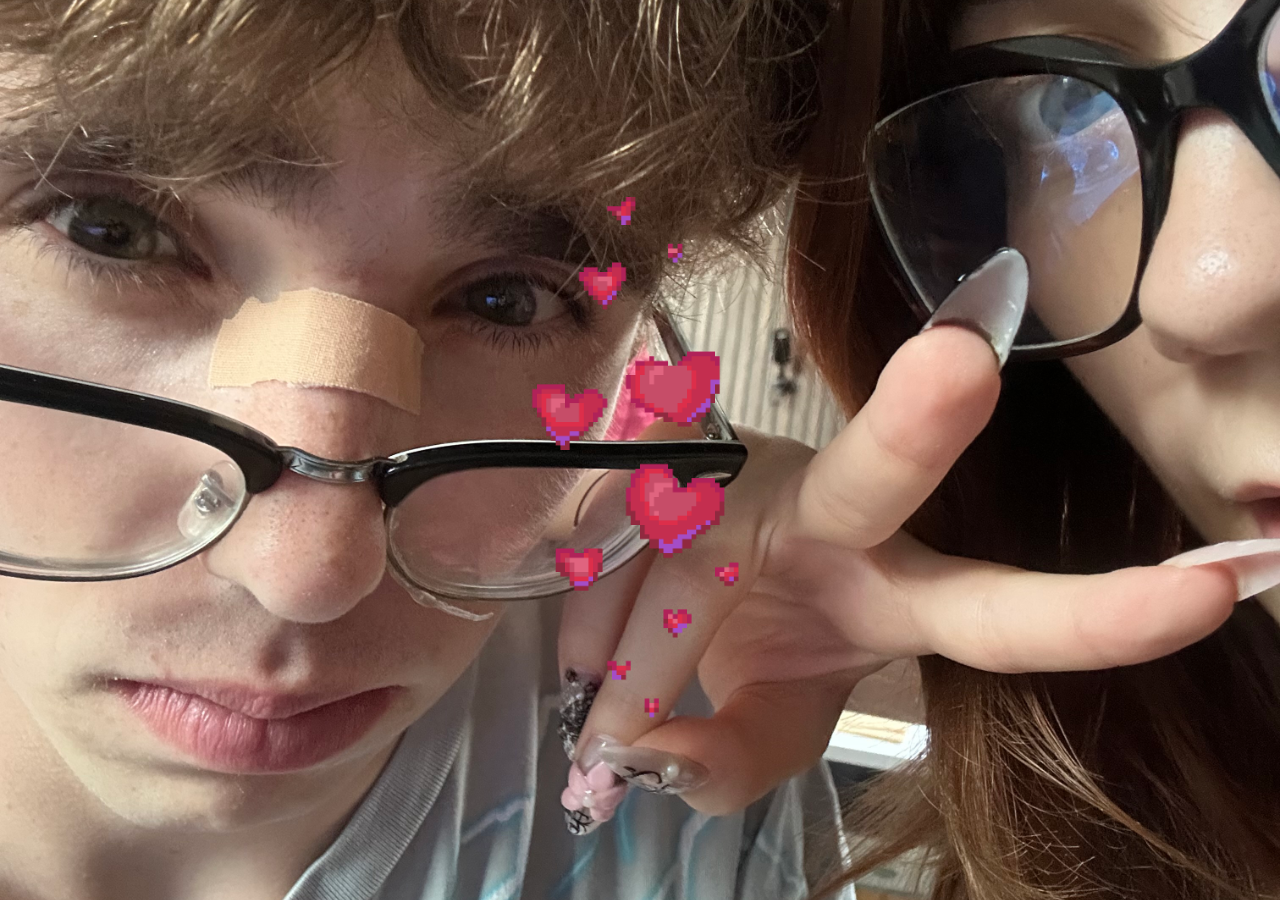
==== photo.html @ d5921538 "Initial upload" ====
<meta charset="UTF-8">
    <meta name="viewport" content="width=device-width, initial-scale=1.0">
    <title>kocham cie!!</title>
    <link rel="stylesheet" href="css/style.css">
</head>

<body class="photo-page">

    <img src="images/Hearts.gif" alt="Serduszka" class="hearts">

    <audio id="music" loop>
        <source src="sound/sleepyhead.mp3" type="audio/mpeg">
    </audio>

    <script>

        music.addEventListener("loadedmetadata", () => {

        music.currentTime = 80;

        music.play();

        });
    
    </script>
        
</body>

</html>
---- css/style.css ----
@font-face {
    font-family: "Birthday";
    src: url("../fonts/ARCADEPI.TTF");
}

@font-face {
    font-family: "Freaky";
    src: url("../fonts/FreakyFont.otf");
}

.birthday-title {
    font-family: "Freaky", cursive;
    font-size: 40px;
    color: #fff;
    text-shadow: 3px 3px 0 #7a0000;
}

.subtitle {
    font-family: "Freaky", cursive;
    font-size: 30px;
    color: #fff;
    text-shadow: 3px 3px 0 #7a0000;
}

.landing-page{
    margin: 0;
    min-height: 100vh;

    display: flex;
    flex-direction: column;
    justify-content: center;
    align-items: center; 

    font-family: Arial, sans-serif;
    text-align: center;

    background-image: url("../images/back.jpeg");
    background-size: cover;
    background-position: center;
    background-repeat: no-repeat;

    overflow: hidden;
}

.letter-page {
    margin: 0;
    min-height: 100vh;

    display: flex;
    flex-direction: column;
    justify-content: center;
    align-items: center; 

    font-family: Arial, sans-serif;
    text-align: center;

    background-image: url("../images/letterback.jpeg");
    
}

.photo-page {
    margin: 0;
    min-height: 100vh;

    display: flex;
    flex-direction: column;
    justify-content: center;
    align-items: center;

    background-image: url("../images/us.jpeg");
    background-size: cover;
    background-position: 80%;
}

.hearts {
    width: 80%;
    max-width: 300px;
    height: auto;
}

h1{
    margin-top: 50px;
    margin-bottom: 30px;
}

.cake {
    width: 60%;
    max-width: 300px;
    height: auto;
}

.button-container{
    display: flex;
    flex-direction: column;
    align-items: center;

}

.open-text {
    margin-top: 1px;
    margin-bottom: 50px;
    font-size: 20px;
    font-family: "Freaky", cursive;
    color: #fff;
    text-shadow: 3px 3px 0 #7a0000;
}

.envelope {
    width: 170px;
    cursor: pointer;
    animation:
        float 2.5s ease-in-out infinite 0s;
}

.thank-tittle {
    font-family: "Freaky", cursive;
    font-size: 40px;
    color: #fff;
    text-shadow: 3px 3px 0 #7a0000;
    margin-top: 100px;
}

.letter-container {
    position: relative;
    display: inline-block;
}

.scroll {
    width: 600px;
    display: block;
}

.letter-text{
    position: absolute;
    font-size: 15px;

    top: 22%;
    left: 30%;

    width: 40%;

    color: #6b2c3e;
    font-family: "Birthday", cursive;

    text-align: left;
}

.heart-button {
    width: 100px;
    cursor: pointer;
    margin-bottom: 50px;
    animation: heartbeat 1.8s infinite;
}

.opening-page{
    margin:0;

    height:100vh;

    display:flex;

    justify-content:center;

    align-items:center;

    background-image:url("../images/openback.jpeg");
    background-size:cover;
    background-position:center;

    overflow:hidden;
}

.envelope-container{

    position:relative;

    width:320px;

    height:250px;

    animation:
        popIn .6s ease-out,
        float 2.5s ease-in-out infinite .6s;

}

.back,
.letter,
.front-open,
.front-closed{

    position:absolute;

    width:100%;

    left:0;

    top:0;

}

.front-open{
    display: none;
}

.letter{
    display: none;
}

.letter.show{

    animation: pullLetter 1.3s ease forwards;

}

.letter.clickable{

    cursor:pointer;

}

@keyframes pullLetter{

    from{
        transform:translateY(0px);
    }

    to{
        transform:translateY(-200px);
    }
}

.back {
    display: none;
}

@keyframes popIn{

    0%{
        transform:scale(0);
        opacity:0;
    }

    70%{
        transform:scale(1.08);
        opacity:1;
    }

    100%{
        transform:scale(1);
    }

}

@keyframes float{

    0%{
        transform:translateY(0);
    }

    50%{
        transform:translateY(-8px);
    }

    100%{
        transform:translateY(0);
    }

}

@keyframes heartbeat {

    0% {
        transform: scale(1);
    }

    15% {
        transform: scale(1.12);
    }

    30% {
        transform: scale(1);
    }

    45% {
        transform: scale(1.08);
    }

    60% {
        transform: scale(1);
    }

}
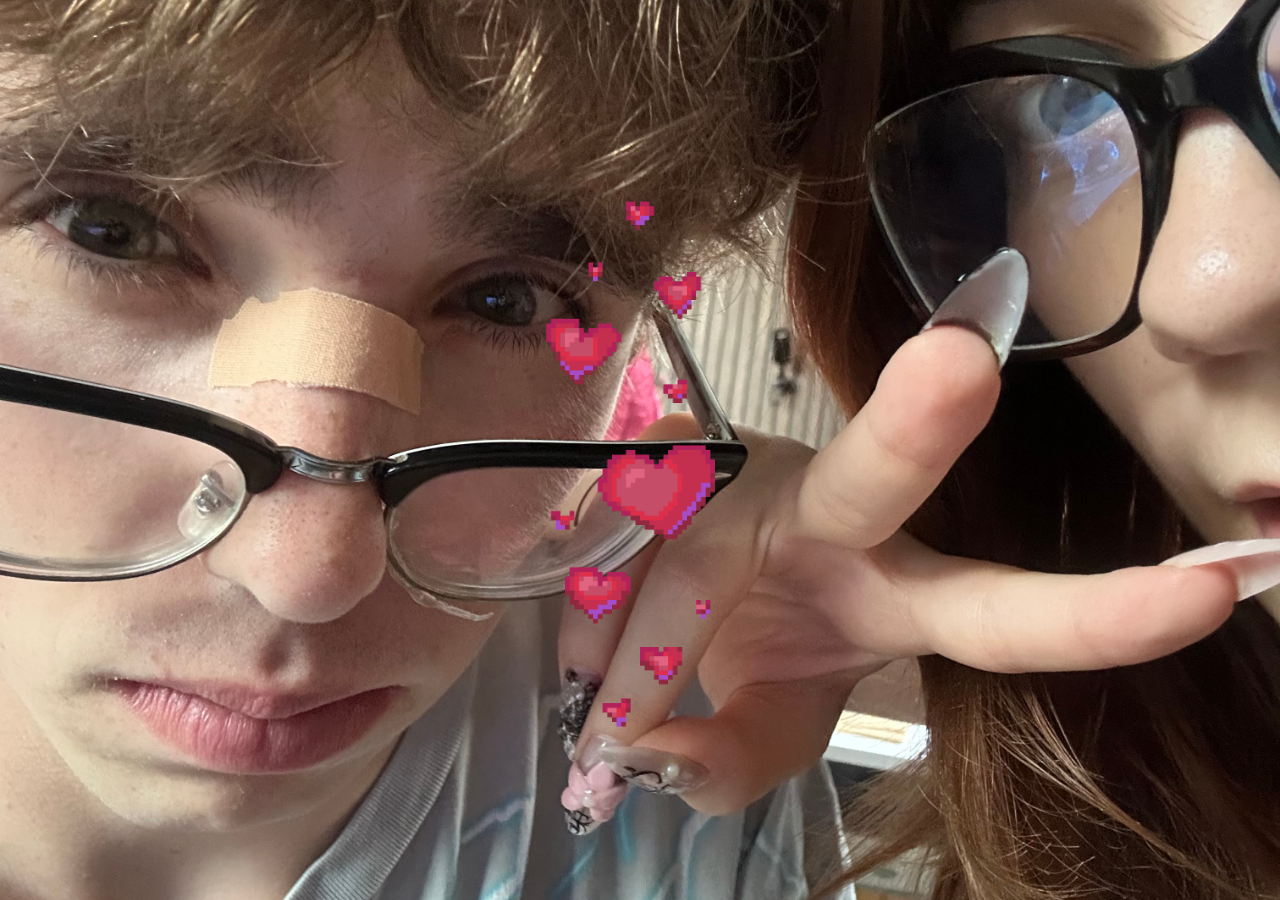
==== commit 23710cfc: "Modify audio play trigger to body click event Updated audio playback to start on body click." ====
--- a/photo.html
+++ b/photo.html
@@ -14,16 +14,15 @@
 
     <script>
 
-        music.addEventListener("loadedmetadata", () => {
+        const music = document.getElementById("music");
 
-        music.currentTime = 80;
-
-        music.play();
-
-        });
+        document.body.addEventListener("click", () => {
+            music.currentTime = 80;
+            music.play();
+        }, { once: true });
     
     </script>
         
 </body>
 
-</html>+</html>
